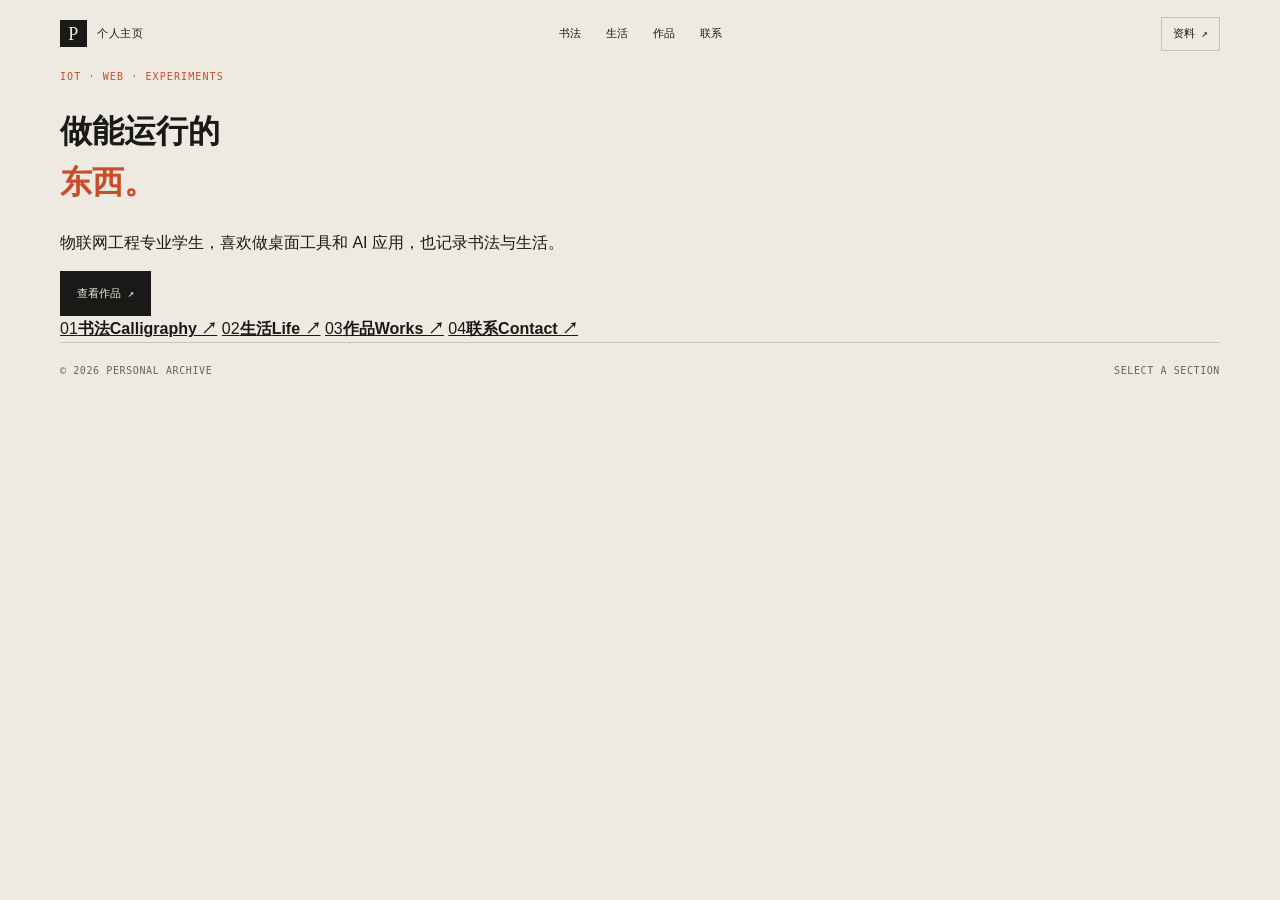
==== index.html @ d11775b1 "Split homepage into separate pages" ====
<!doctype html>
<html lang="zh-CN">
<head>
  <meta charset="UTF-8">
  <meta name="viewport" content="width=device-width, initial-scale=1.0">
  <meta name="description" content="个人主页入口。">
  <title>个人主页</title>
  <link rel="stylesheet" href="styles.css">
</head>
<body>
  <header class="site-nav">
    <a class="brand" href="index.html"><span class="brand-mark">P</span><span>个人主页</span></a>
    <nav class="nav-links" aria-label="主导航">
      <a href="calligraphy.html">书法</a>
      <a href="life.html">生活</a>
      <a href="works.html">作品</a>
      <a href="contact.html">联系</a>
    </nav>
    <a class="nav-profile" href="profile.html">资料 ↗</a>
  </header>

  <main class="home-main section-shell">
    <div class="home-copy reveal">
      <p class="eyebrow">IoT · Web · Experiments</p>
      <h1>做能运行的<br><em>东西。</em></h1>
      <p class="home-lede">物联网工程专业学生，喜欢做桌面工具和 AI 应用，也记录书法与生活。</p>
      <a class="button button-dark" href="works.html">查看作品 ↗</a>
    </div>
    <div class="home-index reveal" aria-label="页面目录">
      <a href="calligraphy.html"><span>01</span><strong>书法</strong><b>Calligraphy ↗</b></a>
      <a href="life.html"><span>02</span><strong>生活</strong><b>Life ↗</b></a>
      <a href="works.html"><span>03</span><strong>作品</strong><b>Works ↗</b></a>
      <a href="contact.html"><span>04</span><strong>联系</strong><b>Contact ↗</b></a>
    </div>
  </main>

  <footer class="site-footer section-shell"><span>© 2026 PERSONAL ARCHIVE</span><span>SELECT A SECTION</span></footer>
  <script src="app.js" defer></script>
</body>
</html>
---- styles.css ----
:root {
  --paper: #eee9e1;
  --paper-deep: #e1d9ce;
  --ink: #191a17;
  --muted: #65655d;
  --line: rgba(25, 26, 23, .18);
  --accent: #c84d2b;
  --night: #1c1d1a;
  --white: #f6f1e9;
  --sans: Arial, "PingFang SC", "Microsoft YaHei", sans-serif;
  --mono: "SFMono-Regular", Consolas, monospace;
  --serif: Georgia, "Songti SC", "STSong", serif;
  --shell: min(1160px, calc(100% - 64px));
}

* { box-sizing: border-box; }
html { scroll-behavior: smooth; }
body { margin: 0; overflow-x: hidden; background: var(--paper); color: var(--ink); font-family: var(--sans); font-size: 16px; line-height: 1.6; }
img { display: block; max-width: 100%; }
a { color: inherit; }
.section-shell { width: var(--shell); margin: 0 auto; }

.site-nav { position: sticky; top: 0; z-index: 10; display: grid; grid-template-columns: 1fr auto 1fr; align-items: center; gap: 28px; padding: 17px max(32px, calc((100vw - 1160px) / 2)); background: rgba(238, 233, 225, .92); border-bottom: 1px solid transparent; backdrop-filter: blur(14px); transition: border-color .2s; }
.site-nav.scrolled { border-color: var(--line); }
.brand { display: flex; align-items: center; gap: 10px; width: fit-content; font-family: var(--mono); font-size: 11px; letter-spacing: .06em; text-decoration: none; }
.brand-mark { display: grid; place-items: center; width: 27px; height: 27px; background: var(--ink); color: var(--paper); font-family: var(--serif); font-size: 18px; }
.nav-links { display: flex; gap: 25px; font-family: var(--mono); font-size: 11px; }
.nav-links a, .nav-profile { text-decoration: none; transition: color .2s; }
.nav-links a:hover, .nav-profile:hover { color: var(--accent); }
.nav-profile { justify-self: end; padding: 7px 11px; border: 1px solid var(--line); font-family: var(--mono); font-size: 11px; }

.hero { display: grid; grid-template-columns: 1fr .72fr; align-items: center; gap: 100px; min-height: 610px; padding: 70px 0 105px; }
.eyebrow { margin: 0 0 17px; color: var(--accent); font-family: var(--mono); font-size: 10px; letter-spacing: .11em; text-transform: uppercase; }
.hero h1, h2 { margin: 0; font-family: var(--serif); font-weight: 400; letter-spacing: -.05em; }
.hero h1 { max-width: 600px; font-size: clamp(70px, 8vw, 112px); line-height: .95; }
h1 em, h2 em { color: var(--accent); font-style: normal; }
.hero-lede { max-width: 385px; margin: 27px 0 0; color: var(--muted); font-size: 16px; line-height: 1.8; }
.hero-actions { display: flex; align-items: center; gap: 23px; margin-top: 30px; }
.button { display: inline-flex; align-items: center; min-height: 45px; padding: 0 17px; text-decoration: none; font-family: var(--mono); font-size: 11px; transition: transform .2s, background .2s; }
.button:hover { transform: translateY(-2px); }
.button-dark { background: var(--ink); color: var(--paper); }
.button-dark:hover { background: var(--accent); }
.text-link { padding-bottom: 3px; border-bottom: 1px solid var(--ink); font-family: var(--mono); font-size: 11px; text-decoration: none; }
.text-link:hover { color: var(--accent); border-color: var(--accent); }
.hero-photo { margin: 0; transform: rotate(3deg); }
.hero-photo img { width: 100%; height: 420px; object-fit: cover; filter: saturate(.85); box-shadow: 18px 18px 0 var(--accent); }
.hero-photo figcaption, .media-card figcaption { padding-top: 11px; color: var(--muted); font-family: var(--mono); font-size: 10px; letter-spacing: .06em; }
.hero-photo figcaption span { margin-right: 10px; color: var(--accent); }

.content-section { padding: 96px 0; border-top: 1px solid var(--line); }
.section-title { display: flex; align-items: baseline; gap: 22px; margin-bottom: 36px; }
.section-title .eyebrow { margin: 0; }
.section-title h2 { font-size: clamp(42px, 5vw, 68px); line-height: 1; }
.section-title p:last-child { margin: 0 0 0 auto; color: var(--muted); font-size: 14px; }
.media-grid { display: grid; gap: 18px; }
.calligraphy-grid { grid-template-columns: 1.15fr .85fr; align-items: start; }
.life-grid { grid-template-columns: 1fr 1fr 1fr; align-items: start; }
.media-card { margin: 0; }
.media-card img { width: 100%; height: 300px; object-fit: cover; filter: saturate(.84); transition: transform .35s, filter .35s; }
.calligraphy-grid .media-card:first-child img { height: 390px; }
.calligraphy-grid .media-card:nth-child(2) { margin-top: 62px; }
.life-grid .media-card:nth-child(2) { margin-top: 44px; }
.media-card:hover img { transform: translateY(-4px); filter: saturate(1); }

.works-section { padding: 96px 0 106px; color: var(--white); background: var(--night); }
.works-section .section-title { margin-bottom: 36px; }
.works-section .section-title p:last-child { color: #a9a79f; }
.project-grid { display: grid; grid-template-columns: repeat(3, 1fr); border-top: 1px solid rgba(246, 241, 233, .22); }
.project-card { display: flex; flex-direction: column; justify-content: space-between; min-height: 172px; padding: 20px 20px 22px 0; color: var(--white); text-decoration: none; border-bottom: 1px solid rgba(246, 241, 233, .22); transition: color .2s, padding-left .2s, background .2s; }
.project-card:nth-child(3n + 2), .project-card:nth-child(3n + 3) { padding-left: 20px; border-left: 1px solid rgba(246, 241, 233, .22); }
.project-card:hover { padding-left: 10px; color: #ffad92; background: rgba(243, 111, 67, .06); }
.project-card:nth-child(3n + 2):hover, .project-card:nth-child(3n + 3):hover { padding-left: 30px; }
.project-card h3 { margin: 0; font-family: var(--serif); font-size: 28px; font-weight: 400; line-height: 1.05; overflow-wrap: anywhere; }
.project-card p { margin: 12px 0 0; color: #aaa9a1; font-size: 12px; line-height: 1.65; }
.project-meta { display: flex; gap: 15px; margin-top: 17px; color: #7f8079; font-family: var(--mono); font-size: 9px; text-transform: uppercase; }
.project-source { color: #ff9774; }
.project-arrow { position: absolute; top: 20px; right: 4px; color: #ff9774; font-family: var(--mono); }
.project-card { position: relative; }

.contact-section { display: grid; grid-template-columns: .65fr 1fr; gap: 90px; padding: 96px 0 110px; border-top: 1px solid var(--line); }
.contact-section .section-title { display: block; margin: 0; }
.contact-section .section-title h2 { margin-top: 5px; }
.contact-links { border-top: 1px solid var(--line); }
.contact-links a { display: grid; grid-template-columns: 75px 1fr auto; gap: 14px; align-items: center; padding: 18px 0; border-bottom: 1px solid var(--line); text-decoration: none; transition: color .2s, padding-left .2s; }
.contact-links a:hover { padding-left: 8px; color: var(--accent); }
.contact-links span { color: var(--accent); font-family: var(--mono); font-size: 10px; }
.contact-links strong { font-size: 14px; font-weight: 500; }
.contact-links b { font-family: var(--mono); font-size: 17px; font-weight: 400; }
.site-footer { display: flex; justify-content: space-between; padding: 20px 0 25px; border-top: 1px solid var(--line); color: var(--muted); font-family: var(--mono); font-size: 10px; letter-spacing: .06em; }
.site-footer a { color: var(--ink); text-decoration: none; }

.reveal { opacity: 0; transform: translateY(18px); transition: opacity .55s ease, transform .55s ease; }
.reveal.is-visible { opacity: 1; transform: none; }
@media (prefers-reduced-motion: reduce) { *, *::before, *::after { animation-duration: .01ms !important; transition-duration: .01ms !important; } .reveal { opacity: 1; transform: none; } }

@media (max-width: 850px) {
  :root { --shell: calc(100% - 40px); }
  .site-nav { grid-template-columns: 1fr auto; padding: 15px 20px; }
  .nav-links { grid-column: 1 / -1; grid-row: 2; justify-content: space-between; gap: 10px; padding-top: 11px; border-top: 1px solid var(--line); }
  .hero { grid-template-columns: 1fr; gap: 48px; min-height: 0; padding: 62px 0 80px; }
  .hero h1 { font-size: clamp(58px, 14vw, 92px); }
  .hero-photo { width: min(100%, 480px); margin-left: auto; }
  .section-title { display: block; }
  .section-title p:last-child { margin: 12px 0 0; }
  .project-grid { grid-template-columns: 1fr 1fr; }
  .project-card:nth-child(3n + 2), .project-card:nth-child(3n + 3) { padding-left: 0; border-left: 0; }
  .project-card:nth-child(odd) { padding-right: 16px; }
  .project-card:nth-child(even) { padding-left: 16px; border-left: 1px solid rgba(246, 241, 233, .22); }
  .project-card:nth-child(even):hover { padding-left: 26px; }
  .contact-section { grid-template-columns: 1fr; gap: 35px; }
}

@media (max-width: 560px) {
  :root { --shell: calc(100% - 32px); }
  .site-nav { padding-left: 16px; padding-right: 16px; }
  .nav-links { font-size: 10px; }
  .nav-profile { font-size: 10px; }
  .hero h1 { font-size: clamp(52px, 15vw, 72px); }
  .hero-lede { font-size: 15px; }
  .hero-actions { align-items: flex-start; flex-direction: column; gap: 17px; }
  .hero-photo img { height: 310px; }
  .content-section, .works-section, .contact-section { padding-top: 72px; padding-bottom: 78px; }
  .calligraphy-grid, .life-grid { display: block; }
  .calligraphy-grid .media-card:nth-child(2), .life-grid .media-card:nth-child(2) { margin-top: 28px; }
  .media-card, .life-grid .media-card { margin-bottom: 28px; }
  .media-card img, .calligraphy-grid .media-card:first-child img { height: 280px; }
  .project-grid { grid-template-columns: 1fr; }
  .project-card, .project-card:nth-child(odd), .project-card:nth-child(even) { min-height: 145px; padding: 18px 0; border-left: 0; }
  .project-card:hover, .project-card:nth-child(even):hover { padding-left: 8px; }
  .project-card h3 { font-size: 27px; }
  .site-footer { flex-direction: column; gap: 8px; }
}
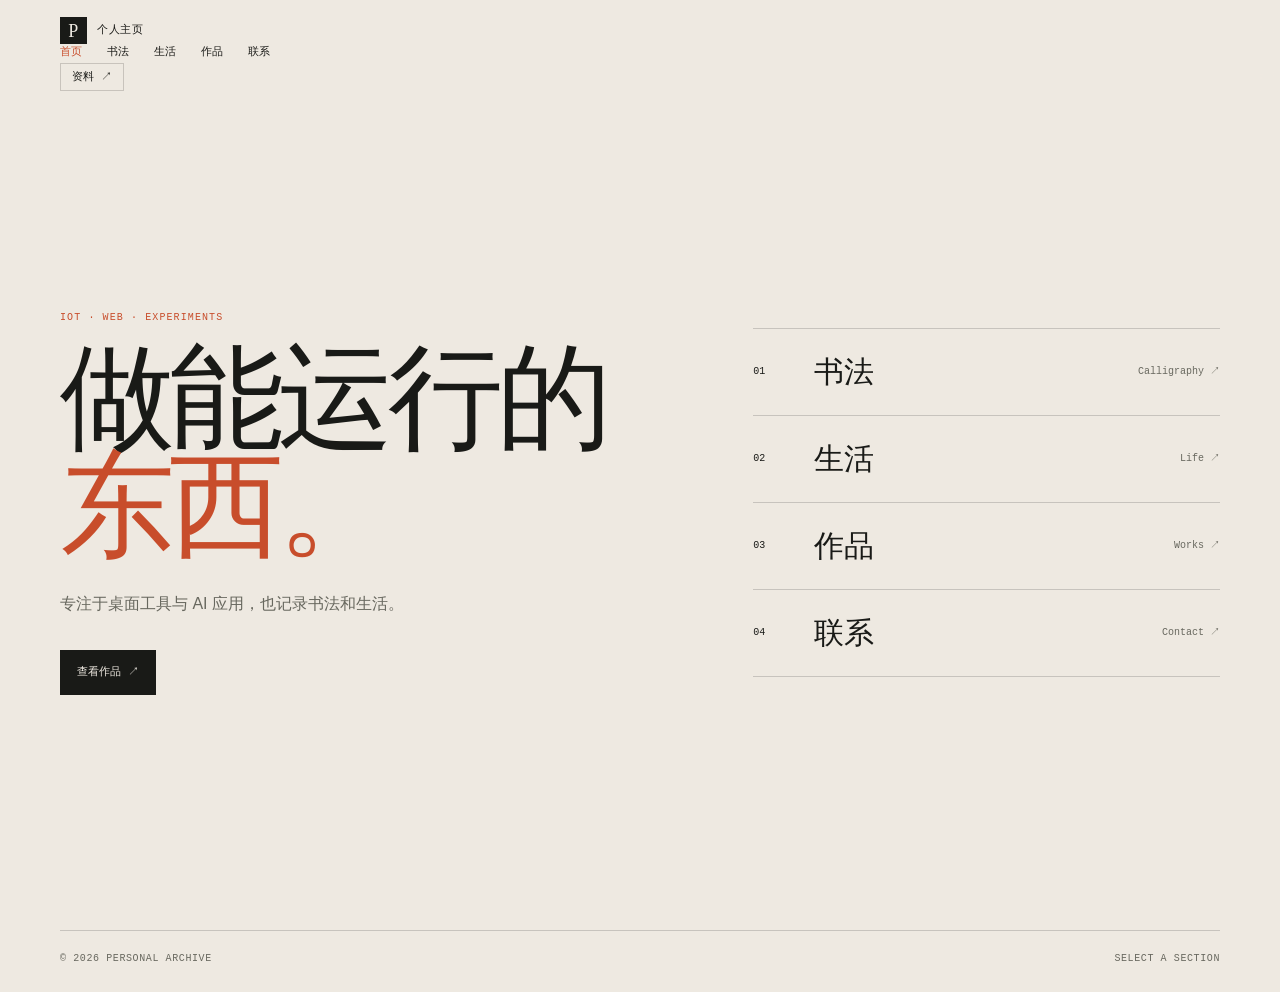
==== commit 43f86d6d: "Polish navigation and homepage copy" ====
--- a/index.html
+++ b/index.html
@@ -9,21 +9,24 @@
 </head>
 <body>
   <header class="site-nav">
-    <a class="brand" href="index.html"><span class="brand-mark">P</span><span>个人主页</span></a>
-    <nav class="nav-links" aria-label="主导航">
-      <a href="calligraphy.html">书法</a>
-      <a href="life.html">生活</a>
-      <a href="works.html">作品</a>
-      <a href="contact.html">联系</a>
-    </nav>
-    <a class="nav-profile" href="profile.html">资料 ↗</a>
+    <div class="nav-shell">
+      <a class="brand" href="index.html"><span class="brand-mark">P</span><span>个人主页</span></a>
+      <nav class="nav-links" aria-label="主导航">
+        <a class="active" href="index.html">首页</a>
+        <a href="calligraphy.html">书法</a>
+        <a href="life.html">生活</a>
+        <a href="works.html">作品</a>
+        <a href="contact.html">联系</a>
+      </nav>
+      <a class="nav-profile" href="profile.html">资料 ↗</a>
+    </div>
   </header>
 
   <main class="home-main section-shell">
     <div class="home-copy reveal">
       <p class="eyebrow">IoT · Web · Experiments</p>
       <h1>做能运行的<br><em>东西。</em></h1>
-      <p class="home-lede">物联网工程专业学生，喜欢做桌面工具和 AI 应用，也记录书法与生活。</p>
+      <p class="home-lede">专注于桌面工具与 AI 应用，也记录书法和生活。</p>
       <a class="button button-dark" href="works.html">查看作品 ↗</a>
     </div>
     <div class="home-index reveal" aria-label="页面目录">
--- a/styles.css
+++ b/styles.css
@@ -1,8 +1,7 @@
 :root {
   --paper: #eee9e1;
-  --paper-deep: #e1d9ce;
   --ink: #191a17;
-  --muted: #65655d;
+  --muted: #68685f;
   --line: rgba(25, 26, 23, .18);
   --accent: #c84d2b;
   --night: #1c1d1a;
@@ -20,113 +19,105 @@
 a { color: inherit; }
 .section-shell { width: var(--shell); margin: 0 auto; }
 
-.site-nav { position: sticky; top: 0; z-index: 10; display: grid; grid-template-columns: 1fr auto 1fr; align-items: center; gap: 28px; padding: 17px max(32px, calc((100vw - 1160px) / 2)); background: rgba(238, 233, 225, .92); border-bottom: 1px solid transparent; backdrop-filter: blur(14px); transition: border-color .2s; }
-.site-nav.scrolled { border-color: var(--line); }
+.site-nav { position: sticky; top: 0; z-index: 10; display: grid; grid-template-columns: 1fr auto 1fr; align-items: center; gap: 28px; padding: 17px max(32px, calc((100vw - 1160px) / 2)); background: rgba(238, 233, 225, .94); border-bottom: 1px solid transparent; backdrop-filter: blur(14px); }
 .brand { display: flex; align-items: center; gap: 10px; width: fit-content; font-family: var(--mono); font-size: 11px; letter-spacing: .06em; text-decoration: none; }
 .brand-mark { display: grid; place-items: center; width: 27px; height: 27px; background: var(--ink); color: var(--paper); font-family: var(--serif); font-size: 18px; }
 .nav-links { display: flex; gap: 25px; font-family: var(--mono); font-size: 11px; }
 .nav-links a, .nav-profile { text-decoration: none; transition: color .2s; }
-.nav-links a:hover, .nav-profile:hover { color: var(--accent); }
+.nav-links a:hover, .nav-links a.active, .nav-profile:hover { color: var(--accent); }
 .nav-profile { justify-self: end; padding: 7px 11px; border: 1px solid var(--line); font-family: var(--mono); font-size: 11px; }
 
-.hero { display: grid; grid-template-columns: 1fr .72fr; align-items: center; gap: 100px; min-height: 610px; padding: 70px 0 105px; }
-.eyebrow { margin: 0 0 17px; color: var(--accent); font-family: var(--mono); font-size: 10px; letter-spacing: .11em; text-transform: uppercase; }
-.hero h1, h2 { margin: 0; font-family: var(--serif); font-weight: 400; letter-spacing: -.05em; }
-.hero h1 { max-width: 600px; font-size: clamp(70px, 8vw, 112px); line-height: .95; }
-h1 em, h2 em { color: var(--accent); font-style: normal; }
-.hero-lede { max-width: 385px; margin: 27px 0 0; color: var(--muted); font-size: 16px; line-height: 1.8; }
-.hero-actions { display: flex; align-items: center; gap: 23px; margin-top: 30px; }
+.eyebrow { margin: 0 0 18px; color: var(--accent); font-family: var(--mono); font-size: 10px; letter-spacing: .11em; text-transform: uppercase; }
+h1, h2 { margin: 0; font-family: var(--serif); font-weight: 400; letter-spacing: -.05em; }
+h1 { font-size: clamp(64px, 9vw, 128px); line-height: .94; }
+h1 em { color: var(--accent); font-style: normal; }
 .button { display: inline-flex; align-items: center; min-height: 45px; padding: 0 17px; text-decoration: none; font-family: var(--mono); font-size: 11px; transition: transform .2s, background .2s; }
 .button:hover { transform: translateY(-2px); }
 .button-dark { background: var(--ink); color: var(--paper); }
 .button-dark:hover { background: var(--accent); }
-.text-link { padding-bottom: 3px; border-bottom: 1px solid var(--ink); font-family: var(--mono); font-size: 11px; text-decoration: none; }
-.text-link:hover { color: var(--accent); border-color: var(--accent); }
-.hero-photo { margin: 0; transform: rotate(3deg); }
-.hero-photo img { width: 100%; height: 420px; object-fit: cover; filter: saturate(.85); box-shadow: 18px 18px 0 var(--accent); }
-.hero-photo figcaption, .media-card figcaption { padding-top: 11px; color: var(--muted); font-family: var(--mono); font-size: 10px; letter-spacing: .06em; }
-.hero-photo figcaption span { margin-right: 10px; color: var(--accent); }
 
-.content-section { padding: 96px 0; border-top: 1px solid var(--line); }
-.section-title { display: flex; align-items: baseline; gap: 22px; margin-bottom: 36px; }
-.section-title .eyebrow { margin: 0; }
-.section-title h2 { font-size: clamp(42px, 5vw, 68px); line-height: 1; }
-.section-title p:last-child { margin: 0 0 0 auto; color: var(--muted); font-size: 14px; }
-.media-grid { display: grid; gap: 18px; }
-.calligraphy-grid { grid-template-columns: 1.15fr .85fr; align-items: start; }
-.life-grid { grid-template-columns: 1fr 1fr 1fr; align-items: start; }
-.media-card { margin: 0; }
-.media-card img { width: 100%; height: 300px; object-fit: cover; filter: saturate(.84); transition: transform .35s, filter .35s; }
-.calligraphy-grid .media-card:first-child img { height: 390px; }
-.calligraphy-grid .media-card:nth-child(2) { margin-top: 62px; }
-.life-grid .media-card:nth-child(2) { margin-top: 44px; }
-.media-card:hover img { transform: translateY(-4px); filter: saturate(1); }
+.home-main { display: grid; grid-template-columns: 1fr .8fr; align-items: center; gap: 110px; min-height: calc(100vh - 75px); padding: 70px 0 100px; }
+.home-lede { max-width: 390px; margin: 28px 0 32px; color: var(--muted); line-height: 1.85; }
+.home-index { border-top: 1px solid var(--line); }
+.home-index a { display: grid; grid-template-columns: 45px 1fr auto; gap: 16px; align-items: center; padding: 19px 0; border-bottom: 1px solid var(--line); text-decoration: none; transition: color .2s, padding-left .2s; }
+.home-index a:hover { padding-left: 8px; color: var(--accent); }
+.home-index span, .home-index b { font-family: var(--mono); font-size: 10px; font-weight: 400; }
+.home-index strong { font-family: var(--serif); font-size: 30px; font-weight: 400; }
+.home-index b { color: var(--muted); }
 
-.works-section { padding: 96px 0 106px; color: var(--white); background: var(--night); }
-.works-section .section-title { margin-bottom: 36px; }
-.works-section .section-title p:last-child { color: #a9a79f; }
-.project-grid { display: grid; grid-template-columns: repeat(3, 1fr); border-top: 1px solid rgba(246, 241, 233, .22); }
-.project-card { display: flex; flex-direction: column; justify-content: space-between; min-height: 172px; padding: 20px 20px 22px 0; color: var(--white); text-decoration: none; border-bottom: 1px solid rgba(246, 241, 233, .22); transition: color .2s, padding-left .2s, background .2s; }
+.page-main { min-height: calc(100vh - 130px); padding: 100px 0 130px; }
+.page-heading { display: flex; align-items: baseline; gap: 24px; margin-bottom: 64px; }
+.page-heading .eyebrow { margin: 0; }
+.page-heading p:last-child { margin: 0 0 0 auto; color: var(--muted); }
+.photo-grid { display: grid; gap: 22px; align-items: start; }
+.photo-grid-two { grid-template-columns: 1.15fr .85fr; }
+.photo-grid-three { grid-template-columns: repeat(3, 1fr); }
+.photo-card { margin: 0; }
+.photo-card.offset { margin-top: 66px; }
+.photo-card img { width: 100%; height: 430px; object-fit: cover; filter: saturate(.85); transition: filter .3s, transform .3s; }
+.photo-grid-three .photo-card img { height: 390px; }
+.photo-card:hover img { filter: saturate(1); transform: translateY(-4px); }
+.photo-card figcaption { padding-top: 12px; color: var(--muted); font-family: var(--mono); font-size: 10px; letter-spacing: .05em; }
+.photo-card figcaption span { margin-right: 11px; color: var(--accent); }
+
+.project-grid { display: grid; grid-template-columns: repeat(3, 1fr); color: var(--white); background: var(--night); border-top: 1px solid rgba(246, 241, 233, .22); }
+.page-main:has(.project-grid) { width: 100%; max-width: none; padding-left: max(32px, calc((100vw - 1160px) / 2)); padding-right: max(32px, calc((100vw - 1160px) / 2)); }
+.page-main:has(.project-grid) .page-heading { max-width: 1160px; margin-left: auto; margin-right: auto; }
+.project-card { position: relative; display: flex; flex-direction: column; min-height: 188px; padding: 21px 20px 23px 0; color: var(--white); text-decoration: none; border-bottom: 1px solid rgba(246, 241, 233, .22); transition: color .2s, padding-left .2s, background .2s; }
 .project-card:nth-child(3n + 2), .project-card:nth-child(3n + 3) { padding-left: 20px; border-left: 1px solid rgba(246, 241, 233, .22); }
 .project-card:hover { padding-left: 10px; color: #ffad92; background: rgba(243, 111, 67, .06); }
 .project-card:nth-child(3n + 2):hover, .project-card:nth-child(3n + 3):hover { padding-left: 30px; }
-.project-card h3 { margin: 0; font-family: var(--serif); font-size: 28px; font-weight: 400; line-height: 1.05; overflow-wrap: anywhere; }
+.project-card h3 { margin: 0; padding-right: 22px; font-family: var(--serif); font-size: 27px; font-weight: 400; line-height: 1.05; overflow-wrap: anywhere; }
 .project-card p { margin: 12px 0 0; color: #aaa9a1; font-size: 12px; line-height: 1.65; }
-.project-meta { display: flex; gap: 15px; margin-top: 17px; color: #7f8079; font-family: var(--mono); font-size: 9px; text-transform: uppercase; }
+.project-meta { display: flex; gap: 15px; margin-top: auto; padding-top: 18px; color: #7f8079; font-family: var(--mono); font-size: 9px; text-transform: uppercase; }
 .project-source { color: #ff9774; }
 .project-arrow { position: absolute; top: 20px; right: 4px; color: #ff9774; font-family: var(--mono); }
-.project-card { position: relative; }
 
-.contact-section { display: grid; grid-template-columns: .65fr 1fr; gap: 90px; padding: 96px 0 110px; border-top: 1px solid var(--line); }
-.contact-section .section-title { display: block; margin: 0; }
-.contact-section .section-title h2 { margin-top: 5px; }
+.contact-page { max-width: 760px; }
+.contact-page .page-heading { display: block; }
+.contact-page .page-heading p:last-child { margin-top: 14px; }
 .contact-links { border-top: 1px solid var(--line); }
-.contact-links a { display: grid; grid-template-columns: 75px 1fr auto; gap: 14px; align-items: center; padding: 18px 0; border-bottom: 1px solid var(--line); text-decoration: none; transition: color .2s, padding-left .2s; }
+.contact-links a { display: grid; grid-template-columns: 75px 1fr auto; gap: 14px; align-items: center; padding: 20px 0; border-bottom: 1px solid var(--line); text-decoration: none; transition: color .2s, padding-left .2s; }
 .contact-links a:hover { padding-left: 8px; color: var(--accent); }
 .contact-links span { color: var(--accent); font-family: var(--mono); font-size: 10px; }
 .contact-links strong { font-size: 14px; font-weight: 500; }
 .contact-links b { font-family: var(--mono); font-size: 17px; font-weight: 400; }
-.site-footer { display: flex; justify-content: space-between; padding: 20px 0 25px; border-top: 1px solid var(--line); color: var(--muted); font-family: var(--mono); font-size: 10px; letter-spacing: .06em; }
+
+.site-footer { display: flex; justify-content: space-between; gap: 20px; padding: 20px 0 25px; border-top: 1px solid var(--line); color: var(--muted); font-family: var(--mono); font-size: 10px; letter-spacing: .06em; }
 .site-footer a { color: var(--ink); text-decoration: none; }
-
 .reveal { opacity: 0; transform: translateY(18px); transition: opacity .55s ease, transform .55s ease; }
 .reveal.is-visible { opacity: 1; transform: none; }
-@media (prefers-reduced-motion: reduce) { *, *::before, *::after { animation-duration: .01ms !important; transition-duration: .01ms !important; } .reveal { opacity: 1; transform: none; } }
+@media (prefers-reduced-motion: reduce) { *, *::before, *::after { transition-duration: .01ms !important; } .reveal { opacity: 1; transform: none; } }
 
 @media (max-width: 850px) {
   :root { --shell: calc(100% - 40px); }
   .site-nav { grid-template-columns: 1fr auto; padding: 15px 20px; }
   .nav-links { grid-column: 1 / -1; grid-row: 2; justify-content: space-between; gap: 10px; padding-top: 11px; border-top: 1px solid var(--line); }
-  .hero { grid-template-columns: 1fr; gap: 48px; min-height: 0; padding: 62px 0 80px; }
-  .hero h1 { font-size: clamp(58px, 14vw, 92px); }
-  .hero-photo { width: min(100%, 480px); margin-left: auto; }
-  .section-title { display: block; }
-  .section-title p:last-child { margin: 12px 0 0; }
+  .home-main { grid-template-columns: 1fr; gap: 58px; min-height: 0; padding: 75px 0 95px; }
+  .home-index { max-width: 600px; }
+  .page-main { padding: 75px 0 95px; }
+  .page-heading { display: block; margin-bottom: 45px; }
+  .page-heading p:last-child { margin-top: 13px; }
+  .photo-grid-three { grid-template-columns: 1fr 1fr; }
+  .photo-grid-three .photo-card:last-child { grid-column: 1 / -1; max-width: calc(50% - 11px); }
   .project-grid { grid-template-columns: 1fr 1fr; }
   .project-card:nth-child(3n + 2), .project-card:nth-child(3n + 3) { padding-left: 0; border-left: 0; }
-  .project-card:nth-child(odd) { padding-right: 16px; }
-  .project-card:nth-child(even) { padding-left: 16px; border-left: 1px solid rgba(246, 241, 233, .22); }
-  .project-card:nth-child(even):hover { padding-left: 26px; }
-  .contact-section { grid-template-columns: 1fr; gap: 35px; }
+  .project-card:nth-child(even) { padding-left: 20px; border-left: 1px solid rgba(246, 241, 233, .22); }
+  .project-card:nth-child(even):hover { padding-left: 30px; }
 }
 
 @media (max-width: 560px) {
   :root { --shell: calc(100% - 32px); }
   .site-nav { padding-left: 16px; padding-right: 16px; }
   .nav-links { font-size: 10px; }
-  .nav-profile { font-size: 10px; }
-  .hero h1 { font-size: clamp(52px, 15vw, 72px); }
-  .hero-lede { font-size: 15px; }
-  .hero-actions { align-items: flex-start; flex-direction: column; gap: 17px; }
-  .hero-photo img { height: 310px; }
-  .content-section, .works-section, .contact-section { padding-top: 72px; padding-bottom: 78px; }
-  .calligraphy-grid, .life-grid { display: block; }
-  .calligraphy-grid .media-card:nth-child(2), .life-grid .media-card:nth-child(2) { margin-top: 28px; }
-  .media-card, .life-grid .media-card { margin-bottom: 28px; }
-  .media-card img, .calligraphy-grid .media-card:first-child img { height: 280px; }
+  .home-main { padding-top: 65px; }
+  h1 { font-size: clamp(54px, 16vw, 78px); }
+  .home-index strong { font-size: 26px; }
+  .photo-grid-two, .photo-grid-three { display: block; }
+  .photo-card, .photo-card.offset, .photo-grid-three .photo-card:last-child { max-width: none; margin: 0 0 32px; }
+  .photo-card img, .photo-grid-three .photo-card img { height: 300px; }
   .project-grid { grid-template-columns: 1fr; }
-  .project-card, .project-card:nth-child(odd), .project-card:nth-child(even) { min-height: 145px; padding: 18px 0; border-left: 0; }
+  .project-card, .project-card:nth-child(even) { min-height: 150px; padding: 18px 0; border-left: 0; }
   .project-card:hover, .project-card:nth-child(even):hover { padding-left: 8px; }
-  .project-card h3 { font-size: 27px; }
   .site-footer { flex-direction: column; gap: 8px; }
 }
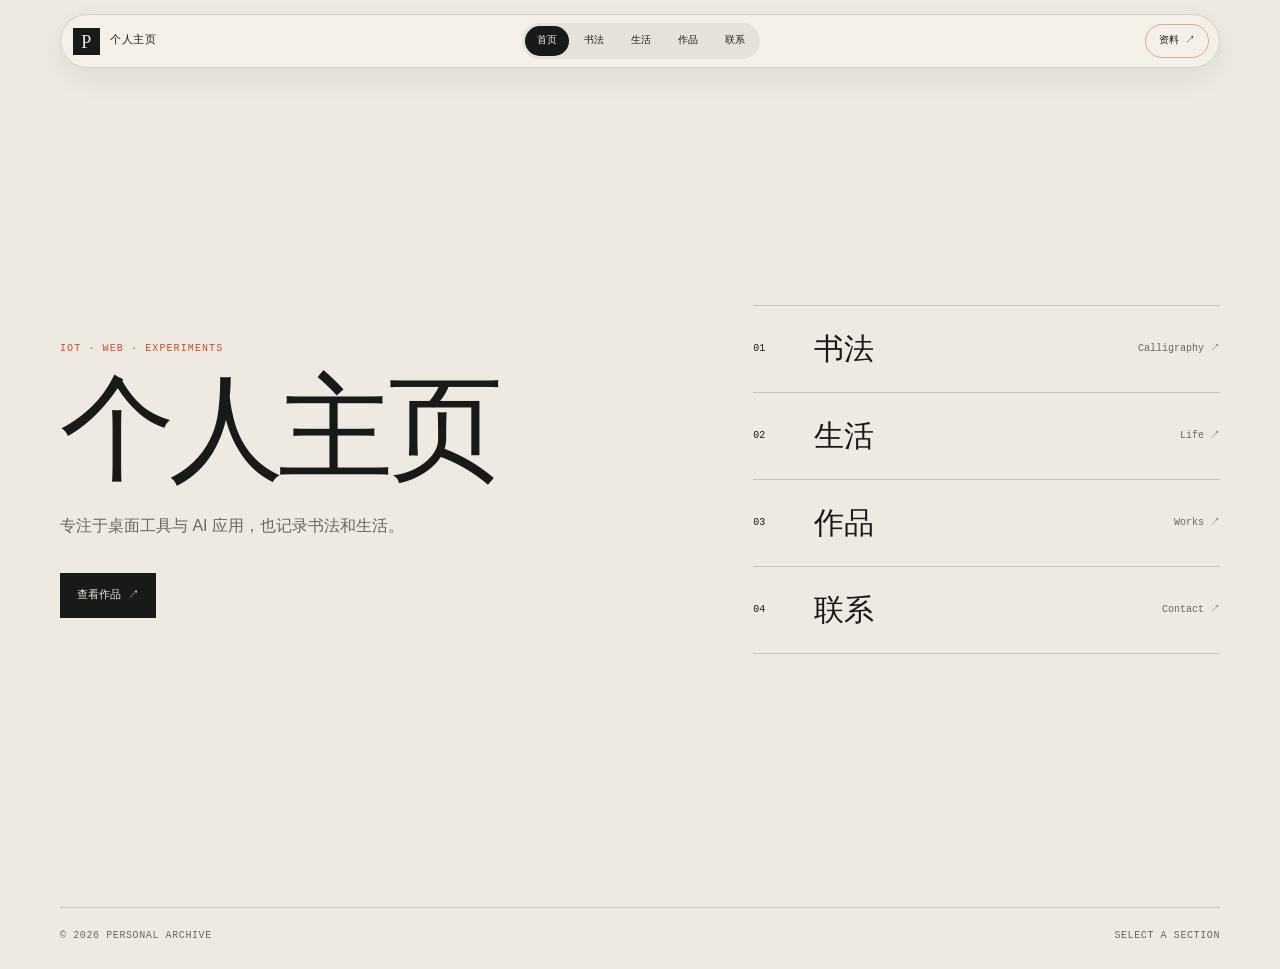
==== commit 17fd22fc: "Simplify homepage headline" ====
--- a/index.html
+++ b/index.html
@@ -25,7 +25,7 @@
   <main class="home-main section-shell">
     <div class="home-copy reveal">
       <p class="eyebrow">IoT · Web · Experiments</p>
-      <h1>做能运行的<br><em>东西。</em></h1>
+      <h1>个人主页</h1>
       <p class="home-lede">专注于桌面工具与 AI 应用，也记录书法和生活。</p>
       <a class="button button-dark" href="works.html">查看作品 ↗</a>
     </div>
--- a/styles.css
+++ b/styles.css
@@ -19,13 +19,17 @@
 a { color: inherit; }
 .section-shell { width: var(--shell); margin: 0 auto; }
 
-.site-nav { position: sticky; top: 0; z-index: 10; display: grid; grid-template-columns: 1fr auto 1fr; align-items: center; gap: 28px; padding: 17px max(32px, calc((100vw - 1160px) / 2)); background: rgba(238, 233, 225, .94); border-bottom: 1px solid transparent; backdrop-filter: blur(14px); }
+.site-nav { position: sticky; top: 0; z-index: 10; padding: 14px 0; background: rgba(238, 233, 225, .82); backdrop-filter: blur(14px); }
+.nav-shell { display: grid; grid-template-columns: 1fr auto 1fr; align-items: center; gap: 24px; width: var(--shell); margin: 0 auto; padding: 8px 10px 8px 12px; background: rgba(246, 241, 233, .72); border: 1px solid rgba(25, 26, 23, .14); border-radius: 999px; box-shadow: 0 10px 28px rgba(25, 26, 23, .07); }
 .brand { display: flex; align-items: center; gap: 10px; width: fit-content; font-family: var(--mono); font-size: 11px; letter-spacing: .06em; text-decoration: none; }
 .brand-mark { display: grid; place-items: center; width: 27px; height: 27px; background: var(--ink); color: var(--paper); font-family: var(--serif); font-size: 18px; }
-.nav-links { display: flex; gap: 25px; font-family: var(--mono); font-size: 11px; }
+.nav-links { display: flex; gap: 3px; padding: 3px; background: rgba(25, 26, 23, .06); border-radius: 999px; font-family: var(--mono); font-size: 10px; }
 .nav-links a, .nav-profile { text-decoration: none; transition: color .2s; }
-.nav-links a:hover, .nav-links a.active, .nav-profile:hover { color: var(--accent); }
-.nav-profile { justify-self: end; padding: 7px 11px; border: 1px solid var(--line); font-family: var(--mono); font-size: 11px; }
+.nav-links a { padding: 7px 12px; border-radius: 999px; }
+.nav-links a:hover { color: var(--accent); }
+.nav-links a.active { background: var(--ink); color: var(--paper); }
+.nav-profile { justify-self: end; padding: 8px 13px; color: var(--ink); border: 1px solid rgba(200, 77, 43, .45); border-radius: 999px; font-family: var(--mono); font-size: 10px; }
+.nav-profile:hover { color: var(--accent); background: rgba(200, 77, 43, .06); }
 
 .eyebrow { margin: 0 0 18px; color: var(--accent); font-family: var(--mono); font-size: 10px; letter-spacing: .11em; text-transform: uppercase; }
 h1, h2 { margin: 0; font-family: var(--serif); font-weight: 400; letter-spacing: -.05em; }
@@ -91,8 +95,10 @@
 
 @media (max-width: 850px) {
   :root { --shell: calc(100% - 40px); }
-  .site-nav { grid-template-columns: 1fr auto; padding: 15px 20px; }
-  .nav-links { grid-column: 1 / -1; grid-row: 2; justify-content: space-between; gap: 10px; padding-top: 11px; border-top: 1px solid var(--line); }
+  .site-nav { padding: 10px 0; }
+  .nav-shell { grid-template-columns: 1fr auto; gap: 10px; padding: 8px 9px; border-radius: 18px; }
+  .nav-links { grid-column: 1 / -1; grid-row: 2; justify-content: space-between; gap: 2px; padding: 3px; border-radius: 12px; }
+  .nav-links a { flex: 1; padding: 7px 5px; text-align: center; }
   .home-main { grid-template-columns: 1fr; gap: 58px; min-height: 0; padding: 75px 0 95px; }
   .home-index { max-width: 600px; }
   .page-main { padding: 75px 0 95px; }
@@ -108,8 +114,9 @@
 
 @media (max-width: 560px) {
   :root { --shell: calc(100% - 32px); }
-  .site-nav { padding-left: 16px; padding-right: 16px; }
-  .nav-links { font-size: 10px; }
+  .nav-shell { width: calc(100% - 32px); }
+  .nav-links { font-size: 9px; }
+  .nav-links a { padding-left: 3px; padding-right: 3px; }
   .home-main { padding-top: 65px; }
   h1 { font-size: clamp(54px, 16vw, 78px); }
   .home-index strong { font-size: 26px; }
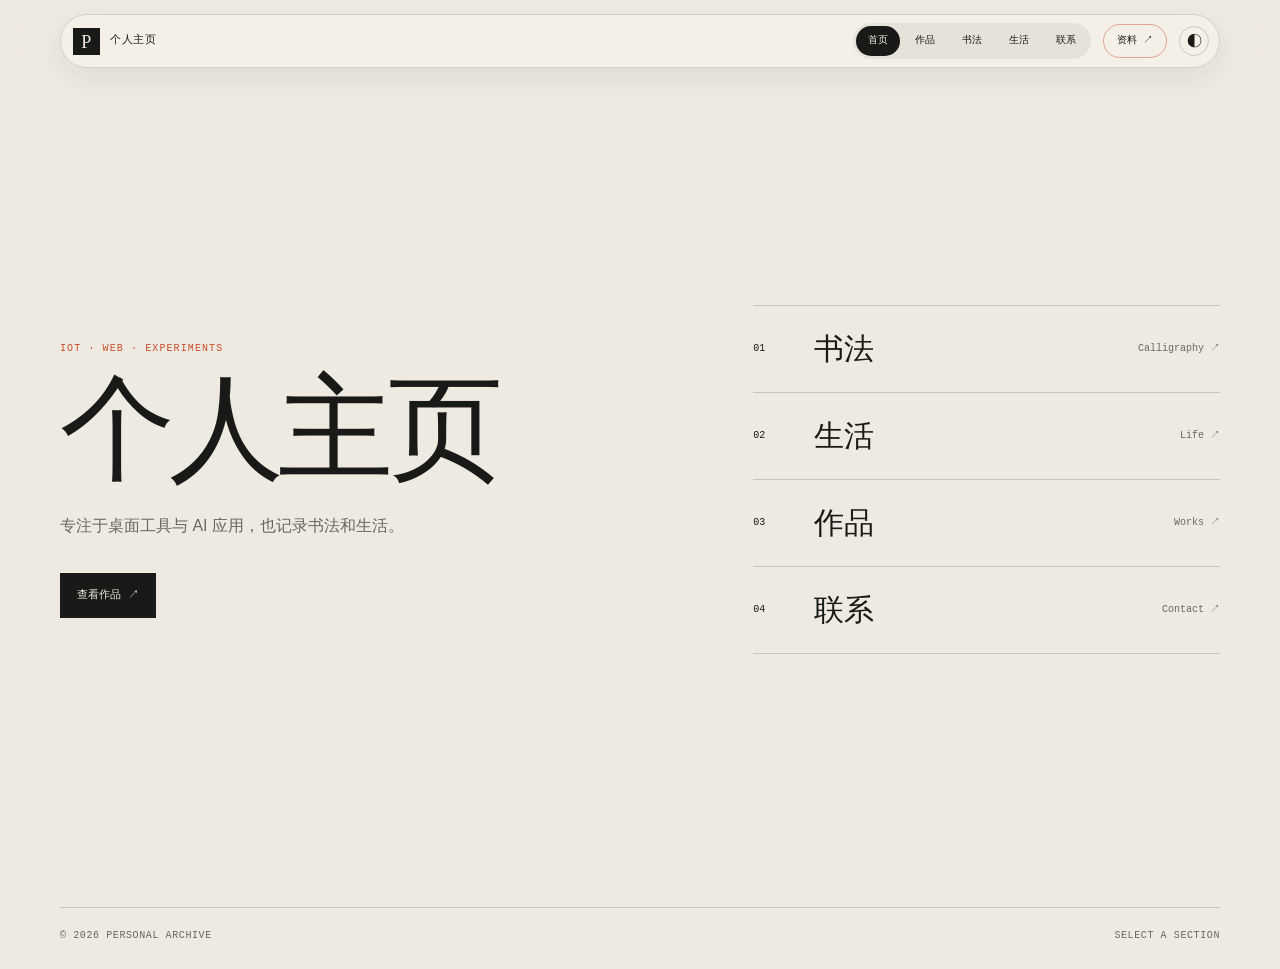
==== commit 110486d2: "Update homepage navigation, demos and project links" ====
--- a/index.html
+++ b/index.html
@@ -13,12 +13,13 @@
       <a class="brand" href="index.html"><span class="brand-mark">P</span><span>个人主页</span></a>
       <nav class="nav-links" aria-label="主导航">
         <a class="active" href="index.html">首页</a>
+        <a href="works.html">作品</a>
         <a href="calligraphy.html">书法</a>
         <a href="life.html">生活</a>
-        <a href="works.html">作品</a>
         <a href="contact.html">联系</a>
       </nav>
       <a class="nav-profile" href="profile.html">资料 ↗</a>
+      <button class="theme-toggle" type="button" data-theme-toggle aria-label="切换深浅色" title="切换深浅色">◐</button>
     </div>
   </header>
 
--- a/styles.css
+++ b/styles.css
@@ -12,6 +12,15 @@
   --shell: min(1160px, calc(100% - 64px));
 }
 
+body.theme-dark {
+  --paper: #20201e;
+  --ink: #f3eee6;
+  --muted: #b4b0a7;
+  --line: rgba(243, 238, 230, .2);
+  --paper-deep: #2b2a27;
+  background: var(--paper);
+}
+
 * { box-sizing: border-box; }
 html { scroll-behavior: smooth; }
 body { margin: 0; overflow-x: hidden; background: var(--paper); color: var(--ink); font-family: var(--sans); font-size: 16px; line-height: 1.6; }
@@ -20,7 +29,8 @@
 .section-shell { width: var(--shell); margin: 0 auto; }
 
 .site-nav { position: sticky; top: 0; z-index: 10; padding: 14px 0; background: rgba(238, 233, 225, .82); backdrop-filter: blur(14px); }
-.nav-shell { display: grid; grid-template-columns: 1fr auto 1fr; align-items: center; gap: 24px; width: var(--shell); margin: 0 auto; padding: 8px 10px 8px 12px; background: rgba(246, 241, 233, .72); border: 1px solid rgba(25, 26, 23, .14); border-radius: 999px; box-shadow: 0 10px 28px rgba(25, 26, 23, .07); }
+.nav-shell { display: grid; grid-template-columns: 1fr auto auto auto; align-items: center; gap: 12px; width: var(--shell); margin: 0 auto; padding: 8px 10px 8px 12px; background: rgba(246, 241, 233, .72); border: 1px solid rgba(25, 26, 23, .14); border-radius: 999px; box-shadow: 0 10px 28px rgba(25, 26, 23, .07); }
+body.theme-dark .nav-shell { background: rgba(37, 37, 34, .86); border-color: rgba(243, 238, 230, .2); }
 .brand { display: flex; align-items: center; gap: 10px; width: fit-content; font-family: var(--mono); font-size: 11px; letter-spacing: .06em; text-decoration: none; }
 .brand-mark { display: grid; place-items: center; width: 27px; height: 27px; background: var(--ink); color: var(--paper); font-family: var(--serif); font-size: 18px; }
 .nav-links { display: flex; gap: 3px; padding: 3px; background: rgba(25, 26, 23, .06); border-radius: 999px; font-family: var(--mono); font-size: 10px; }
@@ -30,6 +40,8 @@
 .nav-links a.active { background: var(--ink); color: var(--paper); }
 .nav-profile { justify-self: end; padding: 8px 13px; color: var(--ink); border: 1px solid rgba(200, 77, 43, .45); border-radius: 999px; font-family: var(--mono); font-size: 10px; }
 .nav-profile:hover { color: var(--accent); background: rgba(200, 77, 43, .06); }
+.theme-toggle { justify-self: end; display: grid; place-items: center; width: 30px; height: 30px; padding: 0; color: var(--ink); background: transparent; border: 1px solid var(--line); border-radius: 50%; font: 15px var(--sans); cursor: pointer; transition: color .2s, background .2s, transform .2s; }
+.theme-toggle:hover { color: var(--accent); background: rgba(200, 77, 43, .08); transform: rotate(18deg); }
 
 .eyebrow { margin: 0 0 18px; color: var(--accent); font-family: var(--mono); font-size: 10px; letter-spacing: .11em; text-transform: uppercase; }
 h1, h2 { margin: 0; font-family: var(--serif); font-weight: 400; letter-spacing: -.05em; }
@@ -64,20 +76,27 @@
 .photo-card figcaption { padding-top: 12px; color: var(--muted); font-family: var(--mono); font-size: 10px; letter-spacing: .05em; }
 .photo-card figcaption span { margin-right: 11px; color: var(--accent); }
 
-.project-grid { display: grid; grid-template-columns: repeat(3, 1fr); color: var(--white); background: var(--night); border-top: 1px solid rgba(246, 241, 233, .22); }
+.project-grid { display: grid; grid-template-columns: repeat(3, 1fr); color: var(--ink); background: #d8d0c5; border-top: 1px solid var(--line); }
+body.theme-dark .project-grid { background: #302f2c; }
 .page-main:has(.project-grid) { width: 100%; max-width: none; padding-left: max(32px, calc((100vw - 1160px) / 2)); padding-right: max(32px, calc((100vw - 1160px) / 2)); }
 .page-main:has(.project-grid) .page-heading { max-width: 1160px; margin-left: auto; margin-right: auto; }
-.project-card { position: relative; display: flex; flex-direction: column; min-height: 188px; padding: 21px 20px 23px 0; color: var(--white); text-decoration: none; border-bottom: 1px solid rgba(246, 241, 233, .22); transition: color .2s, padding-left .2s, background .2s; }
-.project-card:nth-child(3n + 2), .project-card:nth-child(3n + 3) { padding-left: 20px; border-left: 1px solid rgba(246, 241, 233, .22); }
+.project-card { position: relative; display: flex; flex-direction: column; min-height: 188px; padding: 21px 20px 23px 0; color: var(--ink); text-decoration: none; border-bottom: 1px solid var(--line); transition: color .2s, padding-left .2s, background .2s; }
+.project-card:nth-child(3n + 2), .project-card:nth-child(3n + 3) { padding-left: 20px; border-left: 1px solid var(--line); }
 .project-card:hover { padding-left: 10px; color: #ffad92; background: rgba(243, 111, 67, .06); }
 .project-card:nth-child(3n + 2):hover, .project-card:nth-child(3n + 3):hover { padding-left: 30px; }
 .project-card h3 { margin: 0; padding-right: 22px; font-family: var(--serif); font-size: 27px; font-weight: 400; line-height: 1.05; overflow-wrap: anywhere; }
-.project-card p { margin: 12px 0 0; color: #aaa9a1; font-size: 12px; line-height: 1.65; }
-.project-meta { display: flex; gap: 15px; margin-top: auto; padding-top: 18px; color: #7f8079; font-family: var(--mono); font-size: 9px; text-transform: uppercase; }
+.project-card p { margin: 12px 0 0; color: var(--muted); font-size: 12px; line-height: 1.65; }
+.project-meta { display: flex; gap: 15px; margin-top: auto; padding-top: 18px; color: var(--muted); font-family: var(--mono); font-size: 9px; text-transform: uppercase; }
 .project-source { color: #ff9774; }
 .project-arrow { position: absolute; top: 20px; right: 4px; color: #ff9774; font-family: var(--mono); }
+.works-note { position: relative; margin: 42px 0 0; padding: 20px 0 8px; color: var(--accent); font: 400 25px var(--serif); letter-spacing: .24em; text-align: center; }
+.works-note::before { content: ''; position: absolute; top: 0; left: 50%; width: 54px; height: 1px; background: var(--accent); transform: translateX(-50%); }
 
 .contact-page { max-width: 760px; }
+.project-detail { min-height: calc(100vh - 130px); padding-top: 120px; }
+.project-detail h1 { margin-bottom: 30px; }
+.back-link { color: var(--muted); font-family: var(--mono); font-size: 11px; text-decoration: none; }
+.back-link:hover { color: var(--accent); }
 .contact-page .page-heading { display: block; }
 .contact-page .page-heading p:last-child { margin-top: 14px; }
 .contact-links { border-top: 1px solid var(--line); }
@@ -96,7 +115,7 @@
 @media (max-width: 850px) {
   :root { --shell: calc(100% - 40px); }
   .site-nav { padding: 10px 0; }
-  .nav-shell { grid-template-columns: 1fr auto; gap: 10px; padding: 8px 9px; border-radius: 18px; }
+  .nav-shell { grid-template-columns: 1fr auto auto; gap: 8px; padding: 8px 9px; border-radius: 18px; }
   .nav-links { grid-column: 1 / -1; grid-row: 2; justify-content: space-between; gap: 2px; padding: 3px; border-radius: 12px; }
   .nav-links a { flex: 1; padding: 7px 5px; text-align: center; }
   .home-main { grid-template-columns: 1fr; gap: 58px; min-height: 0; padding: 75px 0 95px; }
@@ -108,7 +127,7 @@
   .photo-grid-three .photo-card:last-child { grid-column: 1 / -1; max-width: calc(50% - 11px); }
   .project-grid { grid-template-columns: 1fr 1fr; }
   .project-card:nth-child(3n + 2), .project-card:nth-child(3n + 3) { padding-left: 0; border-left: 0; }
-  .project-card:nth-child(even) { padding-left: 20px; border-left: 1px solid rgba(246, 241, 233, .22); }
+  .project-card:nth-child(even) { padding-left: 20px; border-left: 1px solid var(--line); }
   .project-card:nth-child(even):hover { padding-left: 30px; }
 }
 
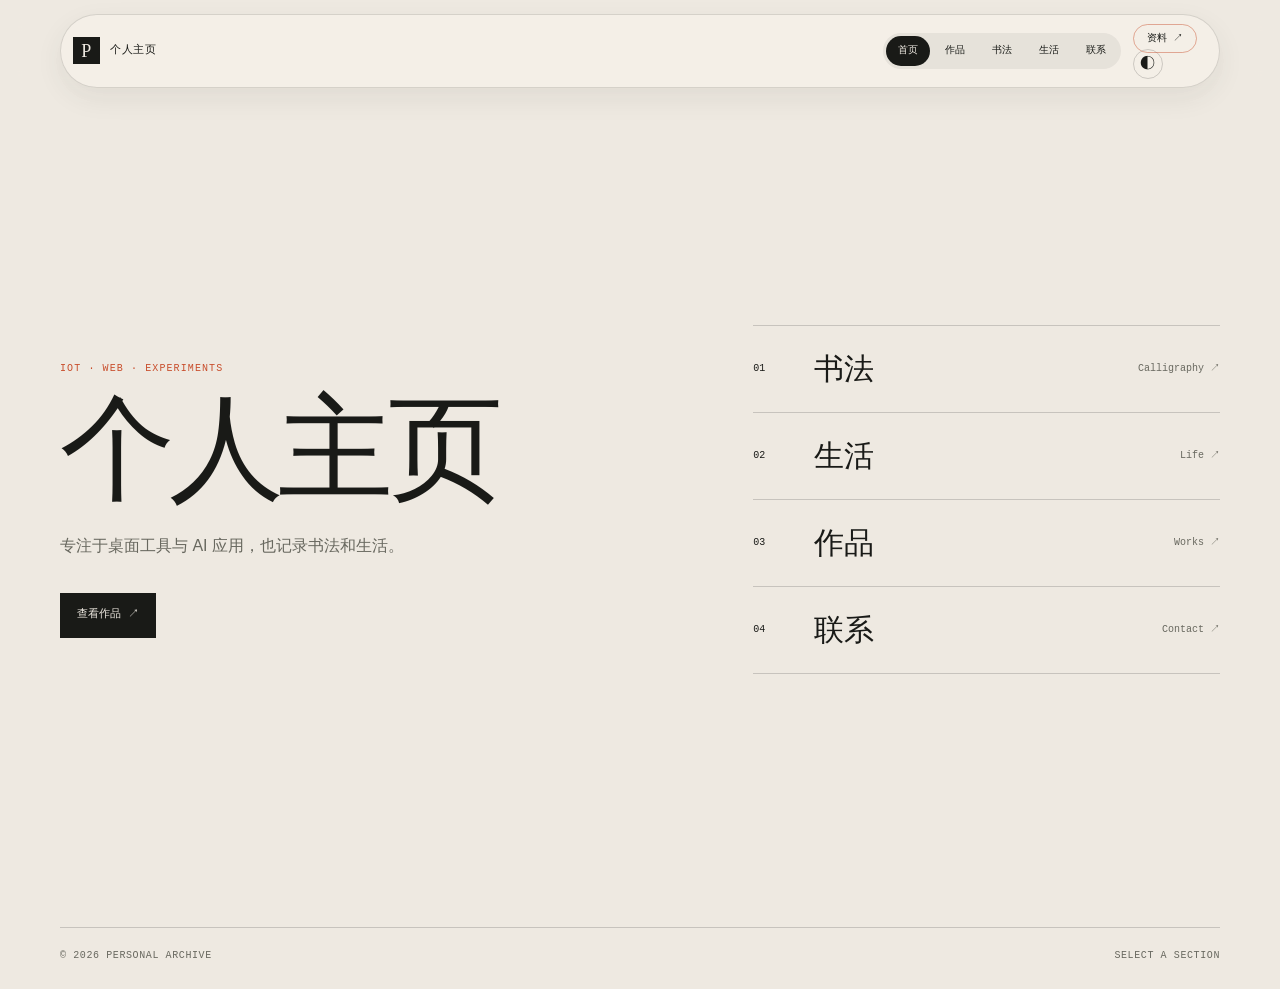
==== commit 240c05e3: "Sync navigation theme and demo pages" ====
--- a/index.html
+++ b/index.html
@@ -18,8 +18,7 @@
         <a href="life.html">生活</a>
         <a href="contact.html">联系</a>
       </nav>
-      <a class="nav-profile" href="profile.html">资料 ↗</a>
-      <button class="theme-toggle" type="button" data-theme-toggle aria-label="切换深浅色" title="切换深浅色">◐</button>
+      <div class="nav-actions"><a class="nav-profile" href="profile.html">资料 ↗</a><button class="theme-toggle" type="button" data-theme-toggle aria-label="切换深浅色" title="切换深浅色">◐</button></div>
     </div>
   </header>
 
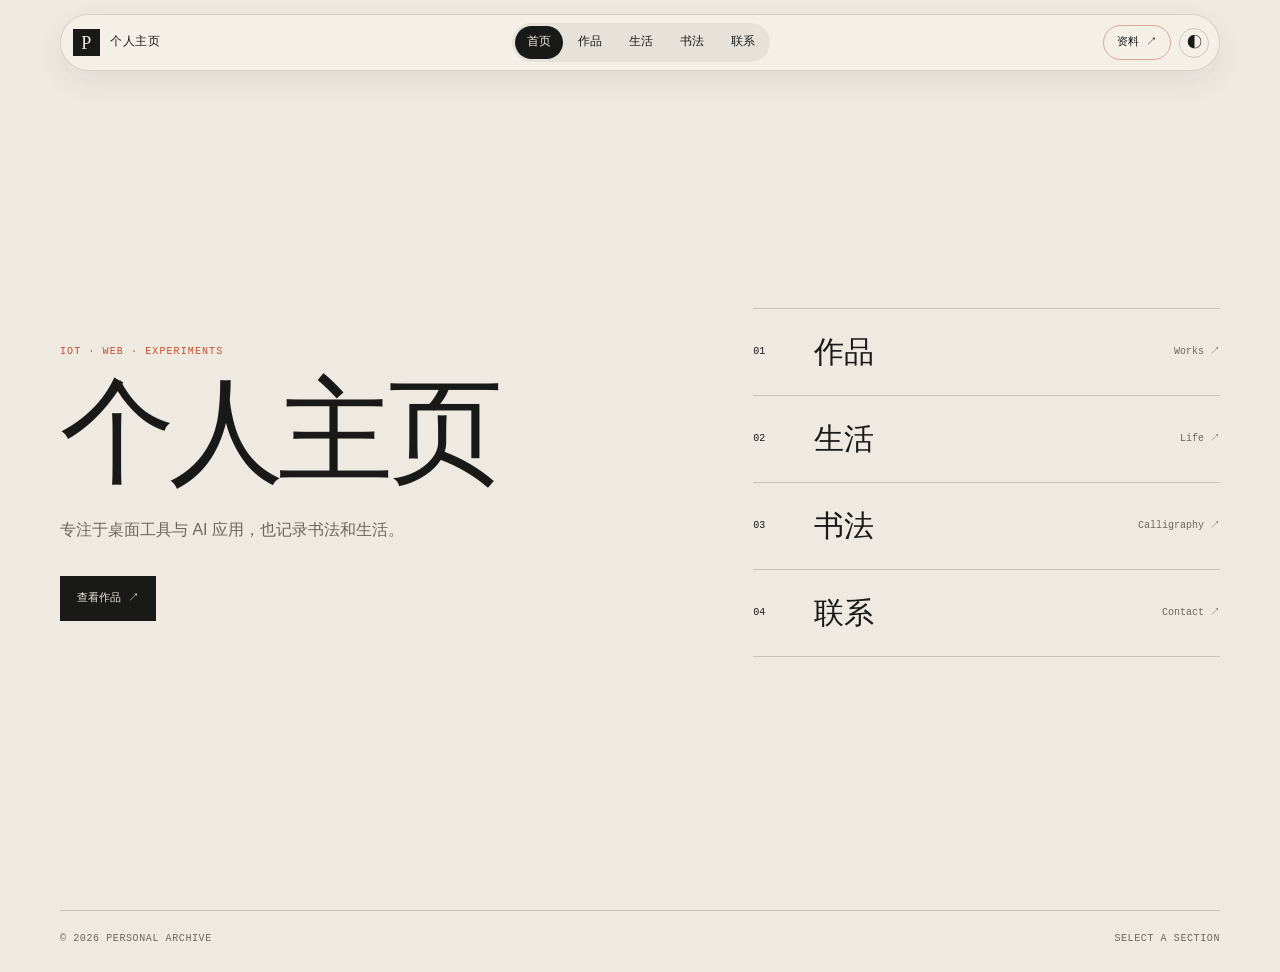
==== commit 8cd48dff: "Improve waveform inertia, project ordering and image framing" ====
--- a/index.html
+++ b/index.html
@@ -14,8 +14,8 @@
       <nav class="nav-links" aria-label="主导航">
         <a class="active" href="index.html">首页</a>
         <a href="works.html">作品</a>
+        <a href="life.html">生活</a>
         <a href="calligraphy.html">书法</a>
-        <a href="life.html">生活</a>
         <a href="contact.html">联系</a>
       </nav>
       <div class="nav-actions"><a class="nav-profile" href="profile.html">资料 ↗</a><button class="theme-toggle" type="button" data-theme-toggle aria-label="切换深浅色" title="切换深浅色">◐</button></div>
@@ -30,9 +30,9 @@
       <a class="button button-dark" href="works.html">查看作品 ↗</a>
     </div>
     <div class="home-index reveal" aria-label="页面目录">
-      <a href="calligraphy.html"><span>01</span><strong>书法</strong><b>Calligraphy ↗</b></a>
+      <a href="works.html"><span>01</span><strong>作品</strong><b>Works ↗</b></a>
       <a href="life.html"><span>02</span><strong>生活</strong><b>Life ↗</b></a>
-      <a href="works.html"><span>03</span><strong>作品</strong><b>Works ↗</b></a>
+      <a href="calligraphy.html"><span>03</span><strong>书法</strong><b>Calligraphy ↗</b></a>
       <a href="contact.html"><span>04</span><strong>联系</strong><b>Contact ↗</b></a>
     </div>
   </main>
--- a/styles.css
+++ b/styles.css
@@ -29,17 +29,20 @@
 .section-shell { width: var(--shell); margin: 0 auto; }
 
 .site-nav { position: sticky; top: 0; z-index: 10; padding: 14px 0; background: rgba(238, 233, 225, .82); backdrop-filter: blur(14px); }
-.nav-shell { display: grid; grid-template-columns: 1fr auto auto auto; align-items: center; gap: 12px; width: var(--shell); margin: 0 auto; padding: 8px 10px 8px 12px; background: rgba(246, 241, 233, .72); border: 1px solid rgba(25, 26, 23, .14); border-radius: 999px; box-shadow: 0 10px 28px rgba(25, 26, 23, .07); }
+body.theme-dark .site-nav { background: rgba(32, 32, 30, .9); }
+.nav-shell { display: grid; grid-template-columns: 1fr auto 1fr; align-items: center; gap: 24px; width: var(--shell); margin: 0 auto; padding: 8px 10px 8px 12px; background: rgba(246, 241, 233, .72); border: 1px solid rgba(25, 26, 23, .14); border-radius: 999px; box-shadow: 0 10px 28px rgba(25, 26, 23, .07); }
 body.theme-dark .nav-shell { background: rgba(37, 37, 34, .86); border-color: rgba(243, 238, 230, .2); }
-.brand { display: flex; align-items: center; gap: 10px; width: fit-content; font-family: var(--mono); font-size: 11px; letter-spacing: .06em; text-decoration: none; }
+.brand { display: flex; align-items: center; gap: 10px; width: fit-content; font-family: var(--mono); font-size: 12px; letter-spacing: .06em; text-decoration: none; }
 .brand-mark { display: grid; place-items: center; width: 27px; height: 27px; background: var(--ink); color: var(--paper); font-family: var(--serif); font-size: 18px; }
-.nav-links { display: flex; gap: 3px; padding: 3px; background: rgba(25, 26, 23, .06); border-radius: 999px; font-family: var(--mono); font-size: 10px; }
+.nav-links { display: flex; gap: 3px; padding: 3px; background: rgba(25, 26, 23, .06); border-radius: 999px; font-family: var(--mono); font-size: 12px; }
+body.theme-dark .nav-links { background: rgba(243, 238, 230, .08); }
 .nav-links a, .nav-profile { text-decoration: none; transition: color .2s; }
 .nav-links a { padding: 7px 12px; border-radius: 999px; }
 .nav-links a:hover { color: var(--accent); }
 .nav-links a.active { background: var(--ink); color: var(--paper); }
-.nav-profile { justify-self: end; padding: 8px 13px; color: var(--ink); border: 1px solid rgba(200, 77, 43, .45); border-radius: 999px; font-family: var(--mono); font-size: 10px; }
+.nav-profile { justify-self: end; padding: 8px 13px; color: var(--ink); border: 1px solid rgba(200, 77, 43, .45); border-radius: 999px; font-family: var(--mono); font-size: 11px; }
 .nav-profile:hover { color: var(--accent); background: rgba(200, 77, 43, .06); }
+.nav-actions { display: flex; align-items: center; justify-content: flex-end; gap: 8px; }
 .theme-toggle { justify-self: end; display: grid; place-items: center; width: 30px; height: 30px; padding: 0; color: var(--ink); background: transparent; border: 1px solid var(--line); border-radius: 50%; font: 15px var(--sans); cursor: pointer; transition: color .2s, background .2s, transform .2s; }
 .theme-toggle:hover { color: var(--accent); background: rgba(200, 77, 43, .08); transform: rotate(18deg); }
 
@@ -80,7 +83,7 @@
 body.theme-dark .project-grid { background: #302f2c; }
 .page-main:has(.project-grid) { width: 100%; max-width: none; padding-left: max(32px, calc((100vw - 1160px) / 2)); padding-right: max(32px, calc((100vw - 1160px) / 2)); }
 .page-main:has(.project-grid) .page-heading { max-width: 1160px; margin-left: auto; margin-right: auto; }
-.project-card { position: relative; display: flex; flex-direction: column; min-height: 188px; padding: 21px 20px 23px 0; color: var(--ink); text-decoration: none; border-bottom: 1px solid var(--line); transition: color .2s, padding-left .2s, background .2s; }
+.project-card { position: relative; display: flex; flex-direction: column; min-height: 188px; padding: 21px 20px 23px 20px; color: var(--ink); text-decoration: none; border-bottom: 1px solid var(--line); transition: color .2s, padding-left .2s, background .2s; }
 .project-card:nth-child(3n + 2), .project-card:nth-child(3n + 3) { padding-left: 20px; border-left: 1px solid var(--line); }
 .project-card:hover { padding-left: 10px; color: #ffad92; background: rgba(243, 111, 67, .06); }
 .project-card:nth-child(3n + 2):hover, .project-card:nth-child(3n + 3):hover { padding-left: 30px; }
@@ -115,7 +118,7 @@
 @media (max-width: 850px) {
   :root { --shell: calc(100% - 40px); }
   .site-nav { padding: 10px 0; }
-  .nav-shell { grid-template-columns: 1fr auto auto; gap: 8px; padding: 8px 9px; border-radius: 18px; }
+  .nav-shell { grid-template-columns: 1fr auto; gap: 8px; padding: 8px 9px; border-radius: 18px; }
   .nav-links { grid-column: 1 / -1; grid-row: 2; justify-content: space-between; gap: 2px; padding: 3px; border-radius: 12px; }
   .nav-links a { flex: 1; padding: 7px 5px; text-align: center; }
   .home-main { grid-template-columns: 1fr; gap: 58px; min-height: 0; padding: 75px 0 95px; }
@@ -129,12 +132,14 @@
   .project-card:nth-child(3n + 2), .project-card:nth-child(3n + 3) { padding-left: 0; border-left: 0; }
   .project-card:nth-child(even) { padding-left: 20px; border-left: 1px solid var(--line); }
   .project-card:nth-child(even):hover { padding-left: 30px; }
+  .project-grid .project-card { padding-left: 16px; padding-right: 16px; border-left: 0; }
+  .project-grid .project-card:hover { padding-left: 24px; }
 }
 
 @media (max-width: 560px) {
   :root { --shell: calc(100% - 32px); }
   .nav-shell { width: calc(100% - 32px); }
-  .nav-links { font-size: 9px; }
+  .nav-links { font-size: 10px; }
   .nav-links a { padding-left: 3px; padding-right: 3px; }
   .home-main { padding-top: 65px; }
   h1 { font-size: clamp(54px, 16vw, 78px); }
@@ -143,7 +148,8 @@
   .photo-card, .photo-card.offset, .photo-grid-three .photo-card:last-child { max-width: none; margin: 0 0 32px; }
   .photo-card img, .photo-grid-three .photo-card img { height: 300px; }
   .project-grid { grid-template-columns: 1fr; }
-  .project-card, .project-card:nth-child(even) { min-height: 150px; padding: 18px 0; border-left: 0; }
-  .project-card:hover, .project-card:nth-child(even):hover { padding-left: 8px; }
+  .project-card, .project-card:nth-child(even) { min-height: 150px; padding: 18px 16px; border-left: 0; }
+  .project-grid .project-card { padding: 18px 16px; }
+  .project-grid .project-card:hover { padding-left: 22px; }
   .site-footer { flex-direction: column; gap: 8px; }
 }
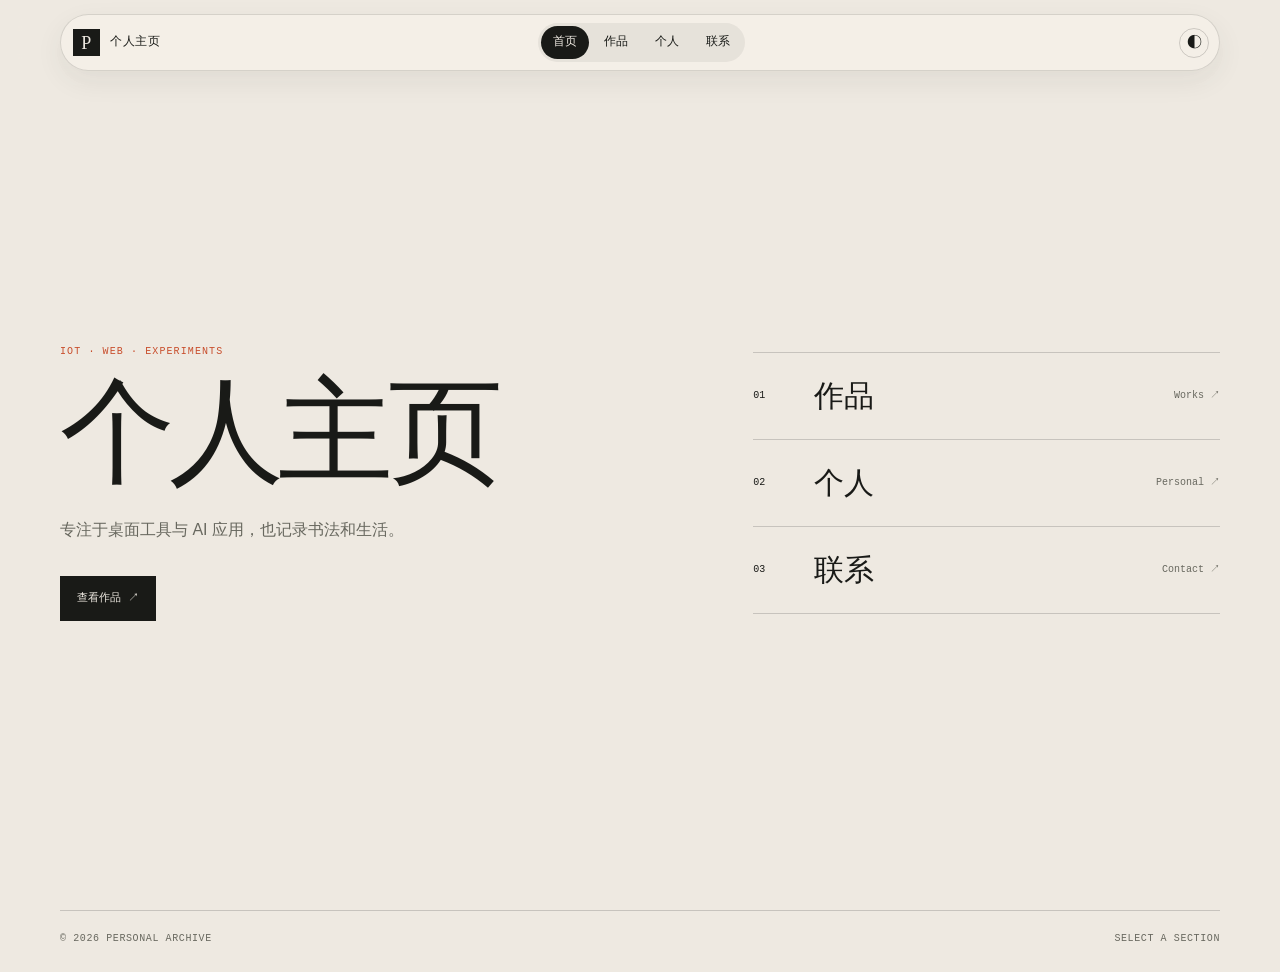
==== commit db35d9f7: "Replace calligraphy and life nav with personal page" ====
--- a/index.html
+++ b/index.html
@@ -14,11 +14,10 @@
       <nav class="nav-links" aria-label="主导航">
         <a class="active" href="index.html">首页</a>
         <a href="works.html">作品</a>
-        <a href="life.html">生活</a>
-        <a href="calligraphy.html">书法</a>
+        <a href="profile.html">个人</a>
         <a href="contact.html">联系</a>
       </nav>
-      <div class="nav-actions"><a class="nav-profile" href="profile.html">资料 ↗</a><button class="theme-toggle" type="button" data-theme-toggle aria-label="切换深浅色" title="切换深浅色">◐</button></div>
+      <div class="nav-actions"><button class="theme-toggle" type="button" data-theme-toggle aria-label="切换深浅色" title="切换深浅色">◐</button></div>
     </div>
   </header>
 
@@ -31,9 +30,8 @@
     </div>
     <div class="home-index reveal" aria-label="页面目录">
       <a href="works.html"><span>01</span><strong>作品</strong><b>Works ↗</b></a>
-      <a href="life.html"><span>02</span><strong>生活</strong><b>Life ↗</b></a>
-      <a href="calligraphy.html"><span>03</span><strong>书法</strong><b>Calligraphy ↗</b></a>
-      <a href="contact.html"><span>04</span><strong>联系</strong><b>Contact ↗</b></a>
+      <a href="profile.html"><span>02</span><strong>个人</strong><b>Personal ↗</b></a>
+      <a href="contact.html"><span>03</span><strong>联系</strong><b>Contact ↗</b></a>
     </div>
   </main>
 
--- a/styles.css
+++ b/styles.css
@@ -73,8 +73,8 @@
 .photo-grid-three { grid-template-columns: repeat(3, 1fr); }
 .photo-card { margin: 0; }
 .photo-card.offset { margin-top: 66px; }
-.photo-card img { width: 100%; height: 430px; object-fit: cover; filter: saturate(.85); transition: filter .3s, transform .3s; }
-.photo-grid-three .photo-card img { height: 390px; }
+.photo-card img { width: 100%; height: auto; object-fit: contain; background: var(--paper-deep); filter: saturate(.85); transition: filter .3s, transform .3s; }
+.photo-grid-three .photo-card img { height: auto; }
 .photo-card:hover img { filter: saturate(1); transform: translateY(-4px); }
 .photo-card figcaption { padding-top: 12px; color: var(--muted); font-family: var(--mono); font-size: 10px; letter-spacing: .05em; }
 .photo-card figcaption span { margin-right: 11px; color: var(--accent); }
@@ -146,7 +146,7 @@
   .home-index strong { font-size: 26px; }
   .photo-grid-two, .photo-grid-three { display: block; }
   .photo-card, .photo-card.offset, .photo-grid-three .photo-card:last-child { max-width: none; margin: 0 0 32px; }
-  .photo-card img, .photo-grid-three .photo-card img { height: 300px; }
+  .photo-card img, .photo-grid-three .photo-card img { height: auto; object-fit: contain; }
   .project-grid { grid-template-columns: 1fr; }
   .project-card, .project-card:nth-child(even) { min-height: 150px; padding: 18px 16px; border-left: 0; }
   .project-grid .project-card { padding: 18px 16px; }
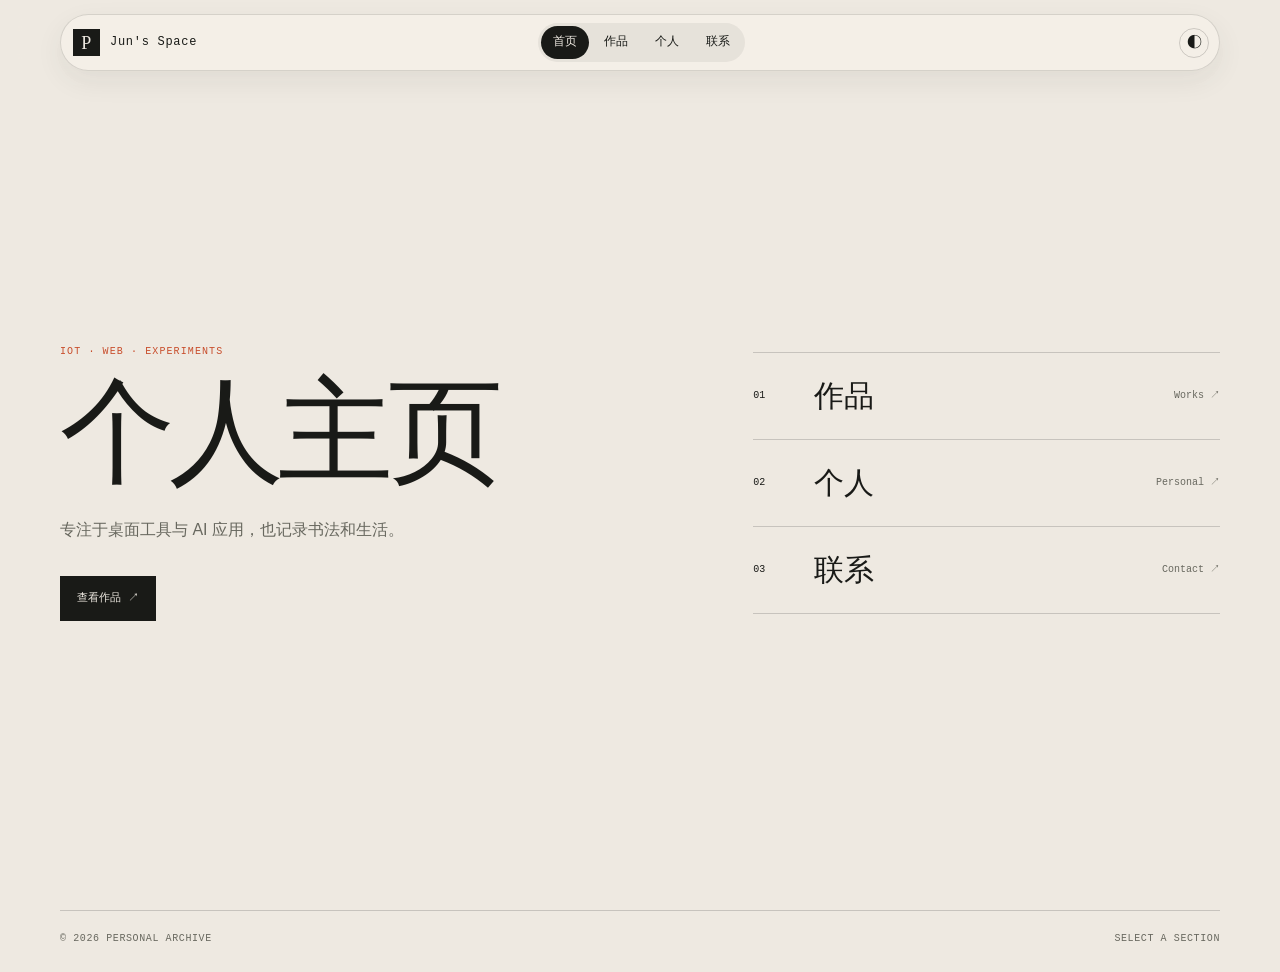
==== commit 05fec003: "Rename personal brand and strengthen EarLoop inertia" ====
--- a/index.html
+++ b/index.html
@@ -10,7 +10,7 @@
 <body>
   <header class="site-nav">
     <div class="nav-shell">
-      <a class="brand" href="index.html"><span class="brand-mark">P</span><span>个人主页</span></a>
+      <a class="brand" href="index.html"><span class="brand-mark">P</span><span>Jun's Space</span></a>
       <nav class="nav-links" aria-label="主导航">
         <a class="active" href="index.html">首页</a>
         <a href="works.html">作品</a>
--- a/styles.css
+++ b/styles.css
@@ -139,8 +139,8 @@
 @media (max-width: 560px) {
   :root { --shell: calc(100% - 32px); }
   .nav-shell { width: calc(100% - 32px); }
-  .nav-links { font-size: 10px; }
-  .nav-links a { padding-left: 3px; padding-right: 3px; }
+  .nav-links { font-size: 12px; }
+  .nav-links a { padding-left: 6px; padding-right: 6px; }
   .home-main { padding-top: 65px; }
   h1 { font-size: clamp(54px, 16vw, 78px); }
   .home-index strong { font-size: 26px; }
